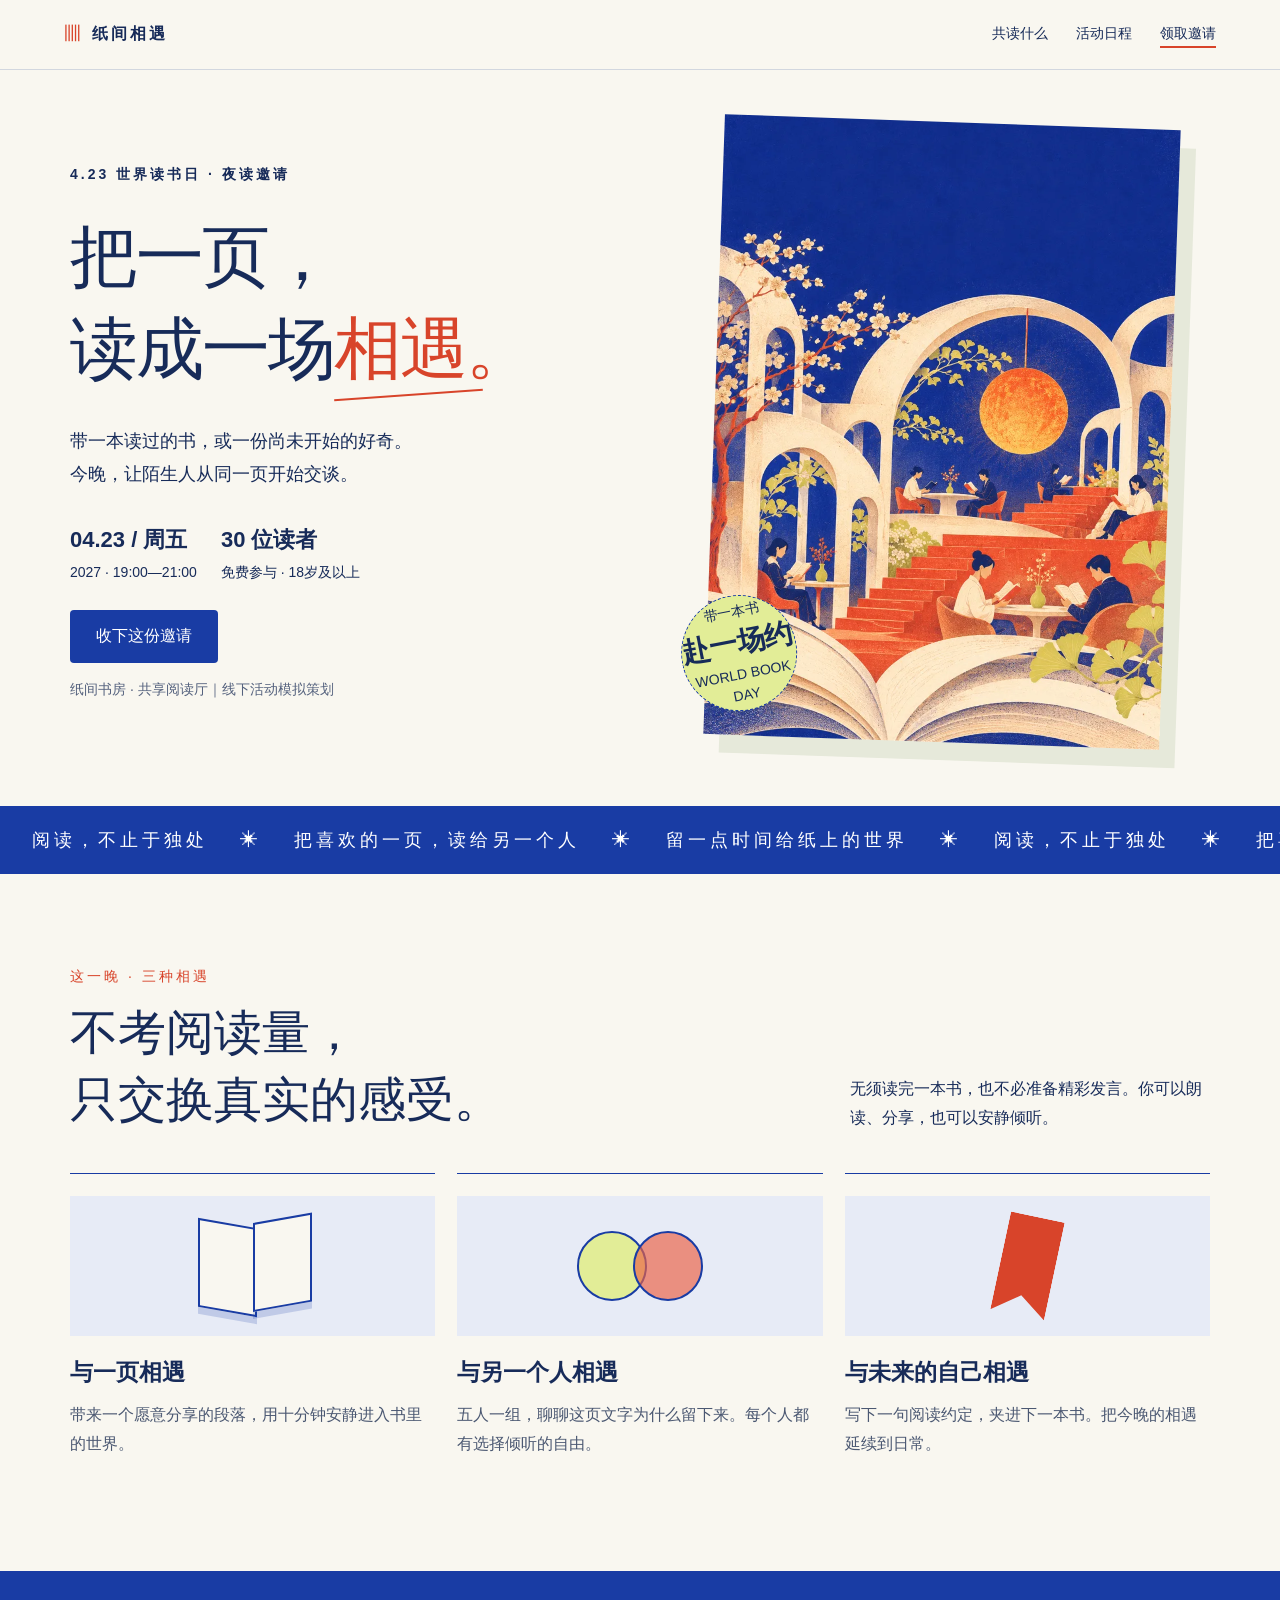
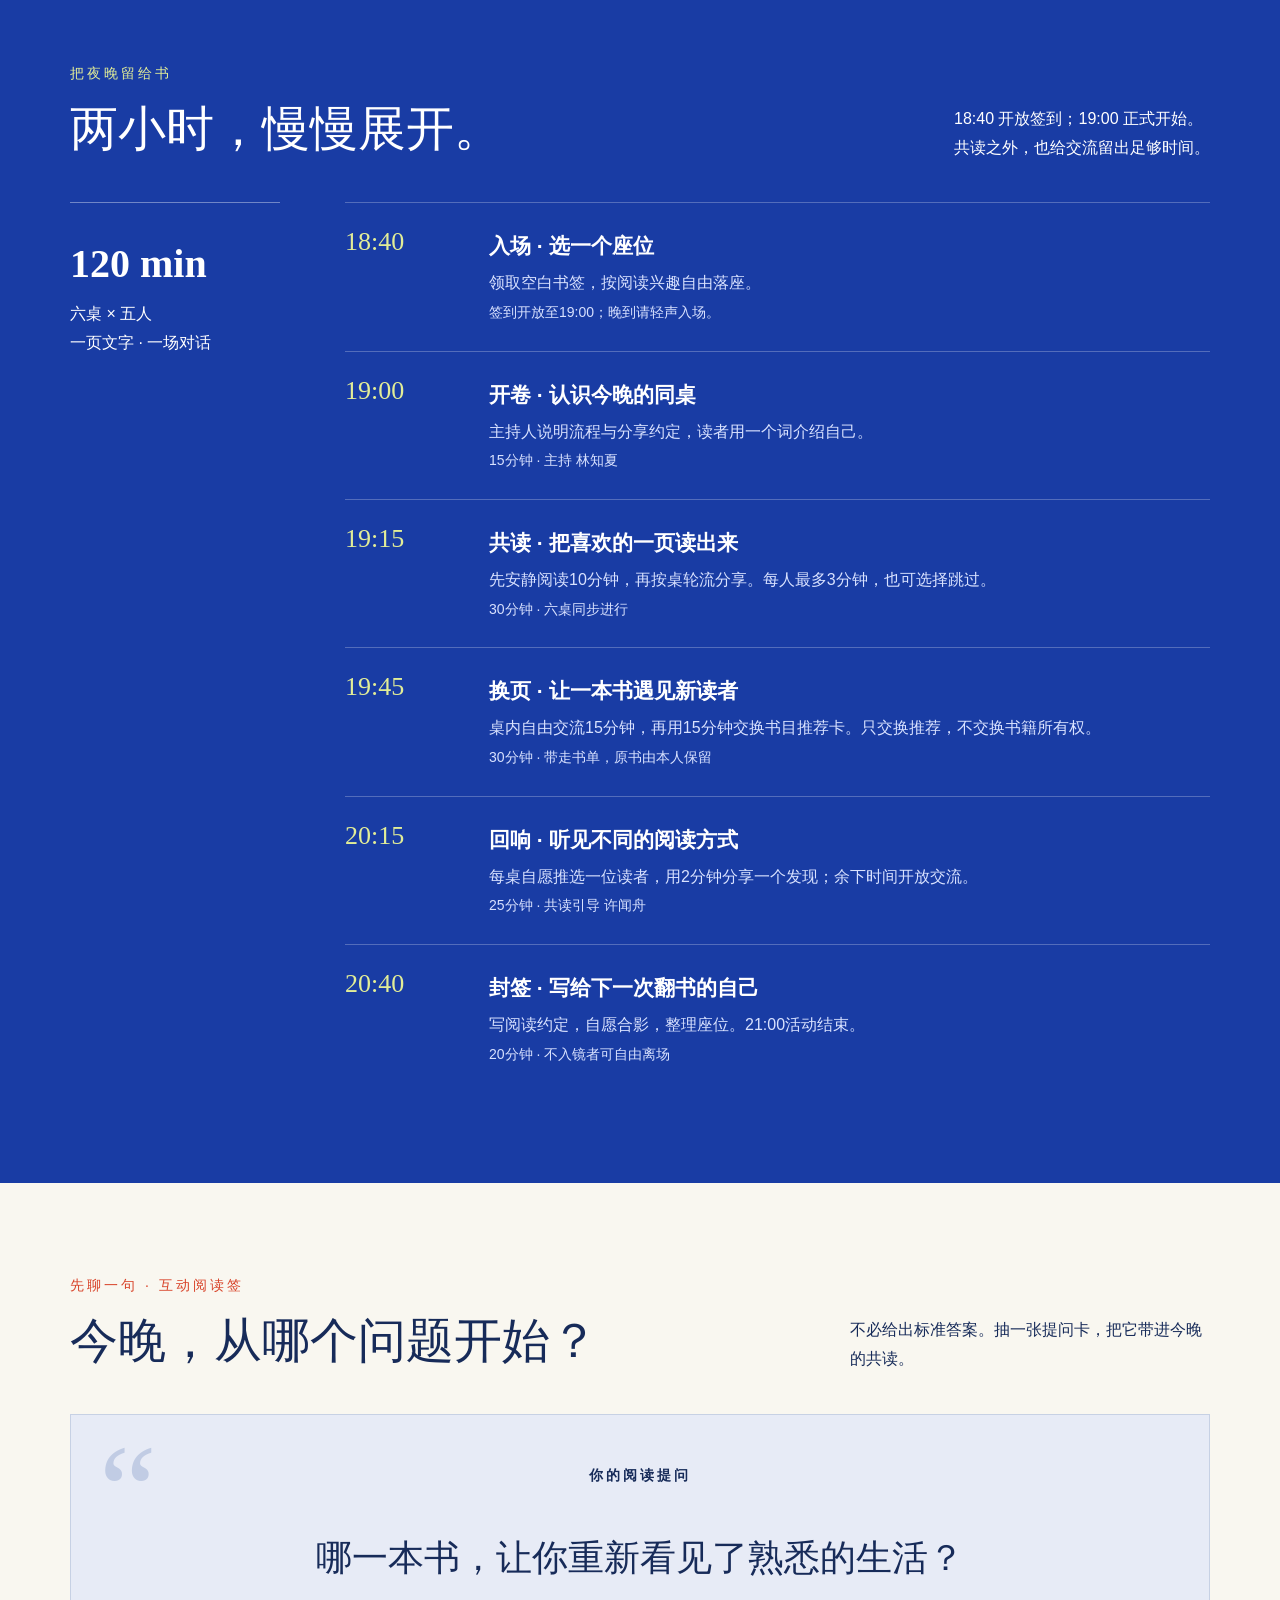
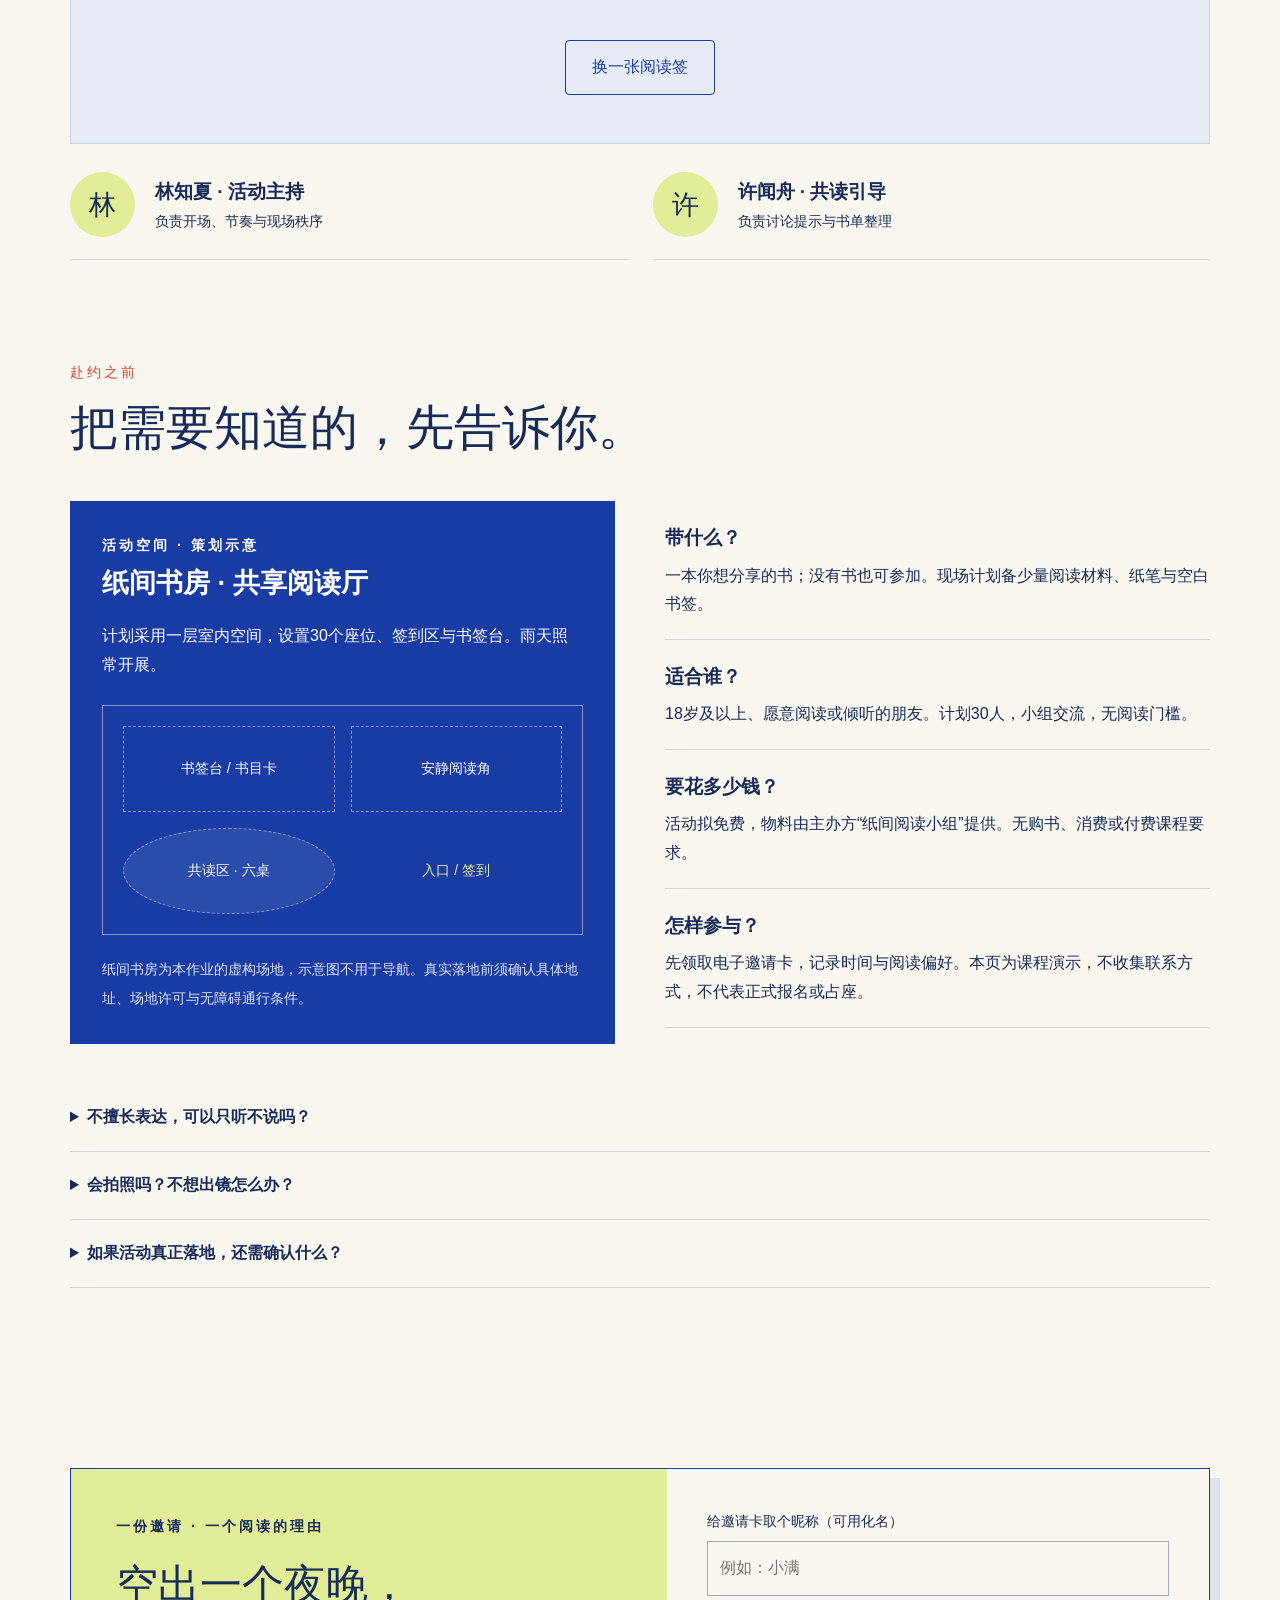
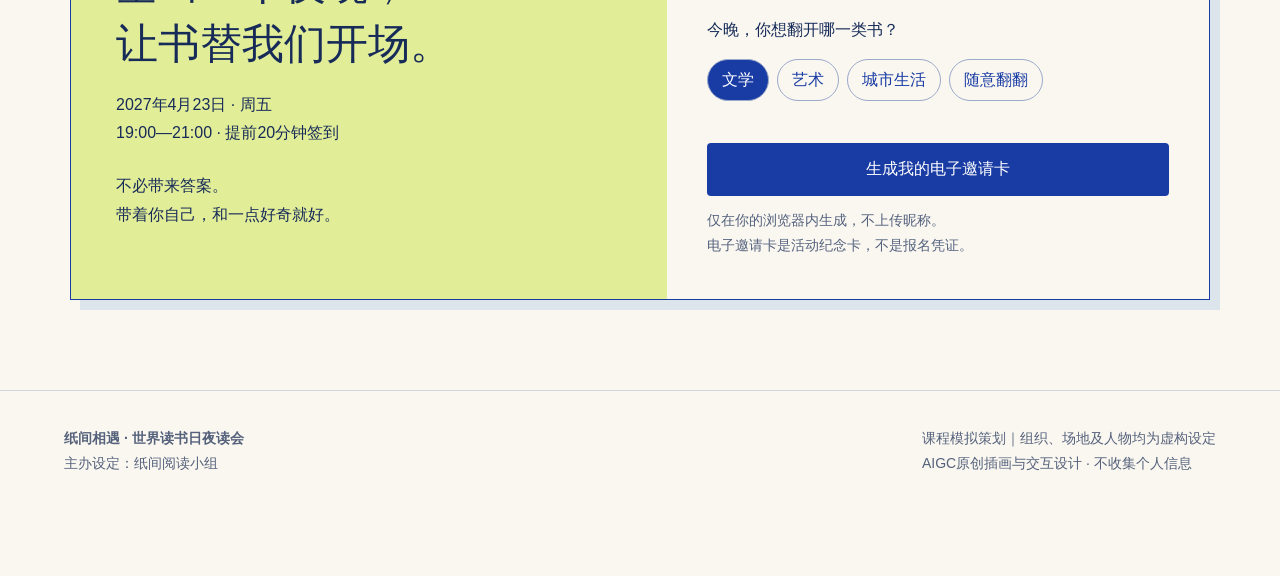
==== reading-day/index.html @ b7b2d5fa "Publish standalone Reading Day invitation H5" ====
<!DOCTYPE html><html lang="zh-CN"><head><meta charset="UTF-8"><meta name="viewport" content="width=device-width, initial-scale=1"><meta name="theme-color" content="#193ca4"><meta name="description" content="把一页，读成一场相遇。4月23日世界读书日夜读会邀请函，带一本书，赴一场不必熟悉的相遇。"><title>纸间相遇 · 世界读书日邀请函</title>
<style>
:root{--blue:#193ca4;--ink:#172b59;--paper:#f9f7f0;--red:#d8442a;--lime:#e2ed97;--line:#d2d7df}*{box-sizing:border-box}html{scroll-behavior:smooth;scroll-padding-top:85px}body{margin:0;background:var(--paper);color:var(--ink);font:16px/1.8 -apple-system,BlinkMacSystemFont,"Microsoft YaHei",sans-serif}button,a,input{touch-action:manipulation}button,a{ -webkit-tap-highlight-color:transparent}a{color:inherit;text-decoration:none}button{font:inherit;cursor:pointer}button:focus-visible,a:focus-visible,input:focus-visible{outline:3px solid #e65b38;outline-offset:5px}h1,h2,h3,p{margin:0}h1,h2,.serif{font-family:"Songti SC","Noto Serif CJK SC",SimSun,serif}header{position:sticky;top:0;z-index:20;background:#f9f7f0f2;backdrop-filter:blur(16px);border-bottom:1px solid var(--line);height:70px;display:flex;align-items:center;justify-content:space-between;padding:0 5%}.brand{font-weight:800;letter-spacing:3px}.brand i{font-style:normal;color:var(--red);margin-right:9px}nav{display:flex;gap:28px;font-size:14px}.nav-cta{border-bottom:2px solid var(--red)}.wrap{width:min(1140px,90%);margin:auto}.eyebrow{font-size:14px;letter-spacing:3px;font-weight:700}.hero{display:grid;grid-template-columns:1fr 1fr;min-height:680px;padding:52px 0 64px;align-items:center;gap:6%}.hero-copy{position:relative}.hero h1{font-size:clamp(44px,5.3vw,72px);line-height:1.35;font-weight:500;margin:25px 0;letter-spacing:-2px}.hero h1 em{font-style:normal;color:var(--red);position:relative}.hero h1 em:after{content:"";display:block;width:75%;height:2px;background:var(--red);transform:rotate(-4deg);position:absolute;bottom:-9px;left:0}.intro{font-size:18px;margin:30px 0;max-width:390px}.event-meta{display:flex;gap:24px;margin:25px 0;font-size:14px}.event-meta strong{display:block;font-size:22px}.btn{border:0;background:var(--blue);color:white;display:inline-flex;align-items:center;justify-content:center;min-height:52px;padding:12px 26px;border-radius:4px;transition:transform .2s,box-shadow .2s}.btn:hover{transform:translateY(-3px);box-shadow:0 8px 0 #193ca420}.secondary{background:transparent;color:var(--blue);border:1px solid var(--blue)}.hero-art{position:relative;transform:rotate(2deg)}.hero-art img{display:block;width:100%;aspect-ratio:2/3;object-fit:cover;max-height:620px;box-shadow:16px 18px 0 #e6e9da}.stamp{position:absolute;bottom:24px;left:-25px;width:116px;height:116px;border-radius:50%;background:var(--lime);border:1px dashed var(--blue);display:grid;place-content:center;text-align:center;transform:rotate(-13deg);font-size:14px;line-height:1.5}.stamp strong{font-size:28px}.ribbon{background:var(--blue);color:white;overflow:hidden;padding:18px 0;font-size:18px;letter-spacing:4px}.ribbon-inner{width:max-content;animation:marquee 35s linear infinite}.ribbon span{margin:0 32px}.section{padding:90px 0}.heading{display:flex;align-items:end;justify-content:space-between;gap:30px;margin-bottom:40px}.heading h2{font-size:clamp(32px,4vw,48px);line-height:1.4;font-weight:500;margin-top:9px}.heading p{max-width:360px}.chapter{color:var(--red);font-size:14px;letter-spacing:3px}.reveal{opacity:1;transform:none}.js .reveal{opacity:0;transform:translateY(25px);transition:opacity .8s,transform .8s}.js .reveal.visible{opacity:1;transform:none}.three{display:grid;grid-template-columns:repeat(3,1fr);gap:22px}.experience{border-top:1px solid var(--blue);padding:22px 0}.experience h3{font-size:23px;margin:16px 0 8px}.experience p{color:#4b5872}.mini-art{height:140px;display:flex;align-items:center;justify-content:center;position:relative;background:#e7ebf6;overflow:hidden}.book{width:110px;height:85px;position:relative;perspective:500px}.book:before,.book:after{content:"";position:absolute;width:55px;height:85px;top:0;background:var(--paper);border:2px solid var(--blue);box-shadow:0 7px 0 #193ca430}.book:before{left:0;transform:skewY(10deg)}.book:after{left:55px;transform:skewY(-10deg);transform-origin:left center;animation:page 5s infinite}.circle{width:70px;height:70px;border-radius:50%;border:2px solid var(--blue);background:var(--lime);position:absolute;transform:translateX(-28px)}.circle+ .circle{background:#ec6245aa;transform:translateX(28px)}.bookmark{width:55px;height:100px;background:var(--red);clip-path:polygon(0 0,100% 0,100% 100%,50% 80%,0 100%);transform:rotate(12deg);animation:swing 5s ease-in-out infinite}.blue-section{background:var(--blue);color:white}.blue-section .chapter{color:var(--lime)}.schedule{display:grid;grid-template-columns:210px 1fr;gap:65px}.schedule-aside{border-top:1px solid #ffffff60;padding-top:25px}.schedule-aside strong{display:block;font-size:40px;font-family:Georgia,serif}.timeline article{display:grid;grid-template-columns:120px 1fr;gap:24px;border-top:1px solid #ffffff40;padding:24px 0}.timeline time{font:26px Georgia,serif;color:var(--lime)}.timeline h3{font-size:21px;margin-bottom:4px}.timeline p{color:#d9e2ff}.timeline small{font-size:14px;color:#d9e2ff}.question-area{background:#e7ebf6;text-align:center;padding:48px 25px;position:relative;border:1px solid #c7d1e4}.question-area:before{content:"“";position:absolute;font:130px Georgia;left:28px;top:0;color:#c1cce4}.question{font-family:"Songti SC",SimSun,serif;font-size:clamp(25px,3vw,36px);min-height:100px;display:grid;place-content:center;max-width:700px;margin:20px auto;position:relative}.question-area .btn{margin-top:12px}.small{font-size:14px;color:#55627e}.hosts{display:flex;gap:25px;margin-top:28px}.host{flex:1;display:flex;gap:20px;align-items:center;border-bottom:1px solid var(--line);padding-bottom:22px}.avatar{display:grid;place-content:center;min-width:65px;height:65px;background:var(--lime);border-radius:50%;font:27px SimSun,serif}.host h3{font-size:19px}.host p{font-size:14px}.details-grid{display:grid;grid-template-columns:1fr 1fr;gap:50px}.place{background:var(--blue);color:white;padding:32px}.place h3{font-size:27px;margin-bottom:15px}.floorplan{height:230px;position:relative;border:1px solid #ffffff70;margin:25px 0 20px;padding:20px;display:grid;grid-template-columns:1fr 1fr;gap:16px}.floorplan div{border:1px dashed #ffffff70;display:grid;place-content:center;font-size:14px}.floorplan .reading{border-radius:50%;background:#ffffff16}.floorplan .entry{border:0;color:var(--lime)}.place small{color:#dce3f8;font-size:14px}.checklist{padding:0;list-style:none;margin:0}.checklist li{padding:20px 0;border-bottom:1px solid var(--line)}.checklist strong{display:block;margin-bottom:6px;font-size:19px}.faq{margin-top:40px}details{border-bottom:1px solid var(--line);padding:19px 0}summary{cursor:pointer;font-weight:700}details p{padding-top:12px;color:#50607e}.invite{border:1px solid var(--blue);display:grid;grid-template-columns:1.1fr 1fr;box-shadow:10px 10px 0 #dce4ec}.invite-copy{padding:45px;background:var(--lime)}.invite-copy h2{font-size:42px;line-height:1.4;font-weight:500;margin:17px 0}.invite-form{padding:40px}.choices{display:flex;gap:8px;flex-wrap:wrap;margin:14px 0 22px}.choice{border:1px solid #9baaca;background:transparent;color:var(--blue);padding:6px 14px;border-radius:40px}.choice[aria-pressed=true]{background:var(--blue);color:white}label{display:block;font-size:14px;margin-bottom:7px}input{font:inherit;width:100%;padding:12px;background:transparent;border:1px solid #9baaca;border-radius:0;color:var(--ink)}.full{width:100%;margin:20px 0 12px}footer{padding:35px 5% 100px;border-top:1px solid var(--line);font-size:14px;color:#56627c;display:flex;justify-content:space-between;gap:25px}.floating{display:none}.progress{position:fixed;left:0;top:0;height:3px;background:var(--red);z-index:30;width:0}dialog{border:0;padding:0;max-width:min(92vw,430px);width:430px;background:var(--paper);color:var(--ink);box-shadow:0 30px 100px #0005}dialog::backdrop{background:#122449bb;backdrop-filter:blur(6px)}.ticket{padding:35px;border:10px solid var(--blue);text-align:center}.ticket h2{font-size:30px;line-height:1.5;margin:20px 0}.ticket .rule{border-top:1px dashed #8395ba;margin:22px 0}.ticket .btn{margin:8px 3px}.ticket small{display:block}.close{float:right;border:0;background:transparent;color:var(--blue);font-size:26px}.toast{position:fixed;bottom:90px;left:50%;transform:translateX(-50%);padding:12px 20px;background:var(--ink);color:white;z-index:50;max-width:90%;text-align:center}.toast:empty{display:none}@keyframes marquee{to{transform:translateX(-50%)}}@keyframes page{0%,65%,100%{transform:skewY(-10deg) rotateY(0)}35%{transform:skewY(-10deg) rotateY(-130deg)}}@keyframes swing{50%{transform:rotate(-9deg) translateY(-5px)}}@media(max-width:760px){header{height:62px;padding:0 5%}.brand{font-size:16px;letter-spacing:1px}nav{gap:16px;font-size:14px}nav .desktop{display:none}.hero{grid-template-columns:1fr;padding:35px 0 50px;gap:38px}.hero h1{font-size:48px;margin:18px 0}.intro{margin:25px 0;font-size:16px}.hero-art{width:86%;margin:auto;transform:rotate(2deg)}.hero-art img{max-height:480px}.event-meta{gap:30px}.hero .btn{width:100%}.stamp{left:-20px;width:100px;height:100px}.heading{display:block}.heading p{margin-top:18px}.section{padding:55px 0}.three{grid-template-columns:1fr;gap:12px}.experience{display:grid;grid-template-columns:100px 1fr;gap:18px;align-items:center}.mini-art{height:128px}.experience h3{margin:0 0 6px}.book{transform:scale(.7)}.schedule{grid-template-columns:1fr;gap:20px}.schedule-aside{display:flex;align-items:center;gap:24px}.schedule-aside strong{font-size:30px}.timeline article{grid-template-columns:80px 1fr;gap:14px}.timeline time{font-size:23px}.details-grid{grid-template-columns:1fr;gap:20px}.hosts{display:block}.host{margin-bottom:20px}.invite{grid-template-columns:1fr}.invite-copy,.invite-form{padding:27px}.invite-copy h2{font-size:36px}.floating{display:flex;position:fixed;bottom:0;left:0;right:0;background:#f9f7f0f5;backdrop-filter:blur(15px);z-index:15;padding:10px 5% calc(10px + env(safe-area-inset-bottom));align-items:center;justify-content:space-between;border-top:1px solid var(--line);font-size:14px}.floating .btn{min-height:42px;padding:8px 22px}footer{display:block}footer p+p{margin-top:14px}}@media(prefers-reduced-motion:reduce){html{scroll-behavior:auto}*,*:before,*:after{animation:none!important;transition:none!important}.js .reveal{opacity:1;transform:none}}
</style></head><body><div class="progress" aria-hidden="true"></div><header><a href="#top" class="brand"><i>▥</i>纸间相遇</a><nav aria-label="主导航"><a href="#experience" class="desktop">共读什么</a><a href="#agenda">活动日程</a><a href="#invitation" class="nav-cta">领取邀请</a></nav></header><main id="top"><section class="wrap hero"><div class="hero-copy"><p class="eyebrow">4.23 世界读书日 · 夜读邀请</p><h1>把一页，<br>读成一场<em>相遇。</em></h1><p class="intro">带一本读过的书，或一份尚未开始的好奇。<br>今晚，让陌生人从同一页开始交谈。</p><div class="event-meta"><div><strong>04.23 / 周五</strong>2027 · 19:00—21:00</div><div><strong>30 位读者</strong>免费参与 · 18岁及以上</div></div><a class="btn" href="#invitation">收下这份邀请</a><p class="small" style="margin-top:14px">纸间书房 · 共享阅读厅｜线下活动模拟策划</p></div><figure class="hero-art" style="margin-top:0;margin-bottom:0"><img src="[data-uri]" alt="从打开的书页中生长出的蓝色夜读空间，读者在暖灯下相聚" width="1024" height="1536"><figcaption class="stamp">带一本书<br><strong>赴一场约</strong>WORLD BOOK DAY</figcaption></figure></section><div class="ribbon" aria-hidden="true"><div class="ribbon-inner"><span>阅读，不止于独处</span>✳<span>把喜欢的一页，读给另一个人</span>✳<span>留一点时间给纸上的世界</span>✳<span>阅读，不止于独处</span>✳<span>把喜欢的一页，读给另一个人</span>✳<span>留一点时间给纸上的世界</span>✳</div></div>
<section id="experience" class="wrap section reveal"><div class="heading"><div><p class="chapter">这一晚 · 三种相遇</p><h2>不考阅读量，<br>只交换真实的感受。</h2></div><p>无须读完一本书，也不必准备精彩发言。你可以朗读、分享，也可以安静倾听。</p></div><div class="three"><article class="experience"><div class="mini-art" aria-hidden="true"><div class="book"></div></div><div><h3>与一页相遇</h3><p>带来一个愿意分享的段落，用十分钟安静进入书里的世界。</p></div></article><article class="experience"><div class="mini-art" aria-hidden="true"><div class="circle"></div><div class="circle"></div></div><div><h3>与另一个人相遇</h3><p>五人一组，聊聊这页文字为什么留下来。每个人都有选择倾听的自由。</p></div></article><article class="experience"><div class="mini-art" aria-hidden="true"><div class="bookmark"></div></div><div><h3>与未来的自己相遇</h3><p>写下一句阅读约定，夹进下一本书。把今晚的相遇延续到日常。</p></div></article></div></section>
<section id="agenda" class="blue-section section"><div class="wrap reveal"><div class="heading"><div><p class="chapter">把夜晚留给书</p><h2>两小时，慢慢展开。</h2></div><p>18:40 开放签到；19:00 正式开始。<br>共读之外，也给交流留出足够时间。</p></div><div class="schedule"><aside class="schedule-aside"><strong>120 min</strong><p>六桌 × 五人<br>一页文字 · 一场对话</p></aside><div class="timeline"><article><time>18:40</time><div><h3>入场 · 选一个座位</h3><p>领取空白书签，按阅读兴趣自由落座。</p><small>签到开放至19:00；晚到请轻声入场。</small></div></article><article><time>19:00</time><div><h3>开卷 · 认识今晚的同桌</h3><p>主持人说明流程与分享约定，读者用一个词介绍自己。</p><small>15分钟 · 主持 林知夏</small></div></article><article><time>19:15</time><div><h3>共读 · 把喜欢的一页读出来</h3><p>先安静阅读10分钟，再按桌轮流分享。每人最多3分钟，也可选择跳过。</p><small>30分钟 · 六桌同步进行</small></div></article><article><time>19:45</time><div><h3>换页 · 让一本书遇见新读者</h3><p>桌内自由交流15分钟，再用15分钟交换书目推荐卡。只交换推荐，不交换书籍所有权。</p><small>30分钟 · 带走书单，原书由本人保留</small></div></article><article><time>20:15</time><div><h3>回响 · 听见不同的阅读方式</h3><p>每桌自愿推选一位读者，用2分钟分享一个发现；余下时间开放交流。</p><small>25分钟 · 共读引导 许闻舟</small></div></article><article><time>20:40</time><div><h3>封签 · 写给下一次翻书的自己</h3><p>写阅读约定，自愿合影，整理座位。21:00活动结束。</p><small>20分钟 · 不入镜者可自由离场</small></div></article></div></div></div></section>
<section class="wrap section reveal"><div class="heading"><div><p class="chapter">先聊一句 · 互动阅读签</p><h2>今晚，从哪个问题开始？</h2></div><p>不必给出标准答案。抽一张提问卡，把它带进今晚的共读。</p></div><div class="question-area"><p class="eyebrow">你的阅读提问</p><p id="question" class="question" aria-live="polite">哪一本书，让你重新看见了熟悉的生活？</p><button class="btn secondary" id="draw">换一张阅读签</button></div><div class="hosts"><div class="host"><div class="avatar" aria-hidden="true">林</div><div><h3>林知夏 · 活动主持</h3><p>负责开场、节奏与现场秩序</p></div></div><div class="host"><div class="avatar" aria-hidden="true">许</div><div><h3>许闻舟 · 共读引导</h3><p>负责讨论提示与书单整理</p></div></div></div></section>
<section id="visit" class="wrap section reveal" style="padding-top:10px"><div class="heading"><div><p class="chapter">赴约之前</p><h2>把需要知道的，先告诉你。</h2></div></div><div class="details-grid"><div class="place"><p class="eyebrow">活动空间 · 策划示意</p><h3>纸间书房 · 共享阅读厅</h3><p>计划采用一层室内空间，设置30个座位、签到区与书签台。雨天照常开展。</p><div class="floorplan" aria-label="场地功能示意，非实际导航地图"><div>书签台 / 书目卡</div><div>安静阅读角</div><div class="reading">共读区 · 六桌</div><div class="entry">入口 / 签到</div></div><small>纸间书房为本作业的虚构场地，示意图不用于导航。真实落地前须确认具体地址、场地许可与无障碍通行条件。</small></div><div><ul class="checklist"><li><strong>带什么？</strong>一本你想分享的书；没有书也可参加。现场计划备少量阅读材料、纸笔与空白书签。</li><li><strong>适合谁？</strong>18岁及以上、愿意阅读或倾听的朋友。计划30人，小组交流，无阅读门槛。</li><li><strong>要花多少钱？</strong>活动拟免费，物料由主办方“纸间阅读小组”提供。无购书、消费或付费课程要求。</li><li><strong>怎样参与？</strong>先领取电子邀请卡，记录时间与阅读偏好。本页为课程演示，不收集联系方式，不代表正式报名或占座。</li></ul></div></div><div class="faq"><details><summary>不擅长表达，可以只听不说吗？</summary><p>可以。每个分享环节都允许跳过；尊重不同的阅读感受，不评价他人的阅读量。</p></details><details><summary>会拍照吗？不想出镜怎么办？</summary><p>计划仅在结束前征求同意后合影。阅读与交流过程中不默认拍摄人物；不愿入镜可提前告知主持人或离开合影区。</p></details><details><summary>如果活动真正落地，还需确认什么？</summary><p>需先确认场地地址、可用时间、消防通道与无障碍条件，再开放真实报名。由工作人员核实30人容量，发布交通方式和取消渠道。本课程页面不冒充已开放报名的真实活动。</p></details></div></section>
<section id="invitation" class="wrap section reveal"><div class="invite"><div class="invite-copy"><p class="eyebrow">一份邀请 · 一个阅读的理由</p><h2>空出一个夜晚，<br>让书替我们开场。</h2><p>2027年4月23日 · 周五<br>19:00—21:00 · 提前20分钟签到</p><p style="margin-top:24px">不必带来答案。<br>带着你自己，和一点好奇就好。</p></div><div class="invite-form"><label for="alias">给邀请卡取个昵称（可用化名）</label><input id="alias" maxlength="12" placeholder="例如：小满" autocomplete="off"><p style="margin-top:20px">今晚，你想翻开哪一类书？</p><div class="choices" role="group" aria-label="阅读偏好"><button class="choice" aria-pressed="true">文学</button><button class="choice" aria-pressed="false">艺术</button><button class="choice" aria-pressed="false">城市生活</button><button class="choice" aria-pressed="false">随意翻翻</button></div><button id="make" class="btn full">生成我的电子邀请卡</button><p class="small">仅在你的浏览器内生成，不上传昵称。<br>电子邀请卡是活动纪念卡，不是报名凭证。</p></div></div></section></main><footer><p><strong>纸间相遇 · 世界读书日夜读会</strong><br>主办设定：纸间阅读小组</p><p>课程模拟策划｜组织、场地及人物均为虚构设定<br>AIGC原创插画与交互设计 · 不收集个人信息</p></footer><div class="floating"><span>4.23 夜读会<br><strong>带一本书，赴一场约</strong></span><a href="#invitation" class="btn">领取邀请</a></div><dialog id="modal" aria-labelledby="ticket-title"><div class="ticket"><button class="close" aria-label="关闭邀请卡">×</button><p class="eyebrow">纸间相遇 / 邀请卡</p><h2 id="ticket-title">给 <span id="guest"></span>：<br>把一页，读成一场相遇。</h2><p>2027.04.23 · 周五<br>19:00—21:00<br>纸间书房 · 共享阅读厅（虚构场地）</p><div class="rule"></div><p id="preference"></p><p class="small" style="margin:15px 0">今晚，不必带来答案。<br>带着你自己，和一点好奇就好。</p><button class="btn" id="save">保存邀请卡</button><button class="btn secondary" id="calendar">加入日历</button><small class="small">课程模拟活动 · 非报名凭证</small></div></dialog><div id="toast" class="toast" role="status"></div>
<script>
document.documentElement.classList.add('js');const observer=new IntersectionObserver(es=>es.forEach(e=>{if(e.isIntersecting){e.target.classList.add('visible');observer.unobserve(e.target)}}),{threshold:.08});document.querySelectorAll('.reveal').forEach(x=>observer.observe(x));addEventListener('scroll',()=>{let d=document.documentElement;document.querySelector('.progress').style.width=(d.scrollTop/(d.scrollHeight-d.clientHeight)*100)+'%'},{passive:true});const questions=['哪一本书，让你重新看见了熟悉的生活？','如果只能推荐一页，你会选择哪一页？','你曾经在哪一句话里，看见过自己？','哪一个书中人物，你想请来共进晚餐？','上一次读到忘记看手机，是在什么时候？','有什么想说的话，可以借一本书表达？'];let q=0;document.querySelector('#draw').onclick=()=>{q=(q+1)%questions.length;let el=document.querySelector('#question');el.textContent=questions[q];if(!matchMedia('(prefers-reduced-motion: reduce)').matches)el.animate([{opacity:0,transform:'translateY(10px)'},{opacity:1,transform:'translateY(0)'}],{duration:380})};let category='文学';document.querySelectorAll('.choice').forEach(b=>b.onclick=()=>{document.querySelectorAll('.choice').forEach(x=>x.setAttribute('aria-pressed','false'));b.setAttribute('aria-pressed','true');category=b.textContent});let nickname='小满';const modal=document.querySelector('#modal');document.querySelector('#make').onclick=()=>{nickname=document.querySelector('#alias').value.trim()||'小满';document.querySelector('#guest').textContent=nickname;document.querySelector('#preference').textContent='我的阅读偏好：'+category;modal.showModal()};document.querySelector('.close').onclick=()=>modal.close();modal.addEventListener('click',e=>{if(e.target===modal)modal.close()});function download(blob,name){const a=document.createElement('a');a.href=URL.createObjectURL(blob);a.download=name;a.click();setTimeout(()=>URL.revokeObjectURL(a.href),10000)}function toast(s){document.querySelector('#toast').textContent=s;setTimeout(()=>document.querySelector('#toast').textContent='',4500)}document.querySelector('#save').onclick=()=>{const c=document.createElement('canvas');c.width=1000;c.height=1400;const x=c.getContext('2d');x.fillStyle='#193ca4';x.fillRect(0,0,1000,1400);x.fillStyle='#f9f7f0';x.fillRect(44,44,912,1312);x.fillStyle='#193ca4';x.textAlign='center';x.font='28px sans-serif';x.fillText('纸间相遇 · 世界读书日',500,145);x.font='46px serif';x.fillText('致 '+nickname,500,270);x.font='64px serif';x.fillText('把一页，',500,410);x.fillText('读成一场相遇。',500,505);x.fillStyle='#d8442a';x.fillRect(420,575,160,3);x.fillStyle='#193ca4';x.font='32px sans-serif';['2027.04.23  周五','19:00—21:00','纸间书房 · 共享阅读厅','虚构场地 / 课程模拟活动','阅读偏好：'+category].forEach((s,i)=>x.fillText(s,500,690+i*64));x.font='28px serif';x.fillText('带着你自己，和一点好奇就好。',500,1110);x.font='24px sans-serif';x.fillText('电子邀请卡 · 非报名凭证',500,1250);c.toBlob(b=>{download(b,'纸间相遇_电子邀请卡.png');toast('邀请卡已生成，请在下载中查看。')})};document.querySelector('#calendar').onclick=()=>{const ics=['BEGIN:VCALENDAR','VERSION:2.0','PRODID:-//Paper Encounter//Reading Night//ZH','BEGIN:VEVENT','UID:reading-night-20270423@paper-encounter.example','DTSTAMP:20261119T000000Z','DTSTART:20270423T110000Z','DTEND:20270423T130000Z','SUMMARY:纸间相遇·读书日夜读会（模拟活动）','LOCATION:纸间书房（虚构场地，不用于导航）','DESCRIPTION:课程模拟策划，非真实报名。计划18:40签到，带一本想分享的书。','END:VEVENT','END:VCALENDAR'].join('\r\n');download(new Blob([ics],{type:'text/calendar;charset=utf-8'}),'读书日_模拟活动.ics');toast('日历文件已生成，打开后可自行添加。')};
</script></body></html>
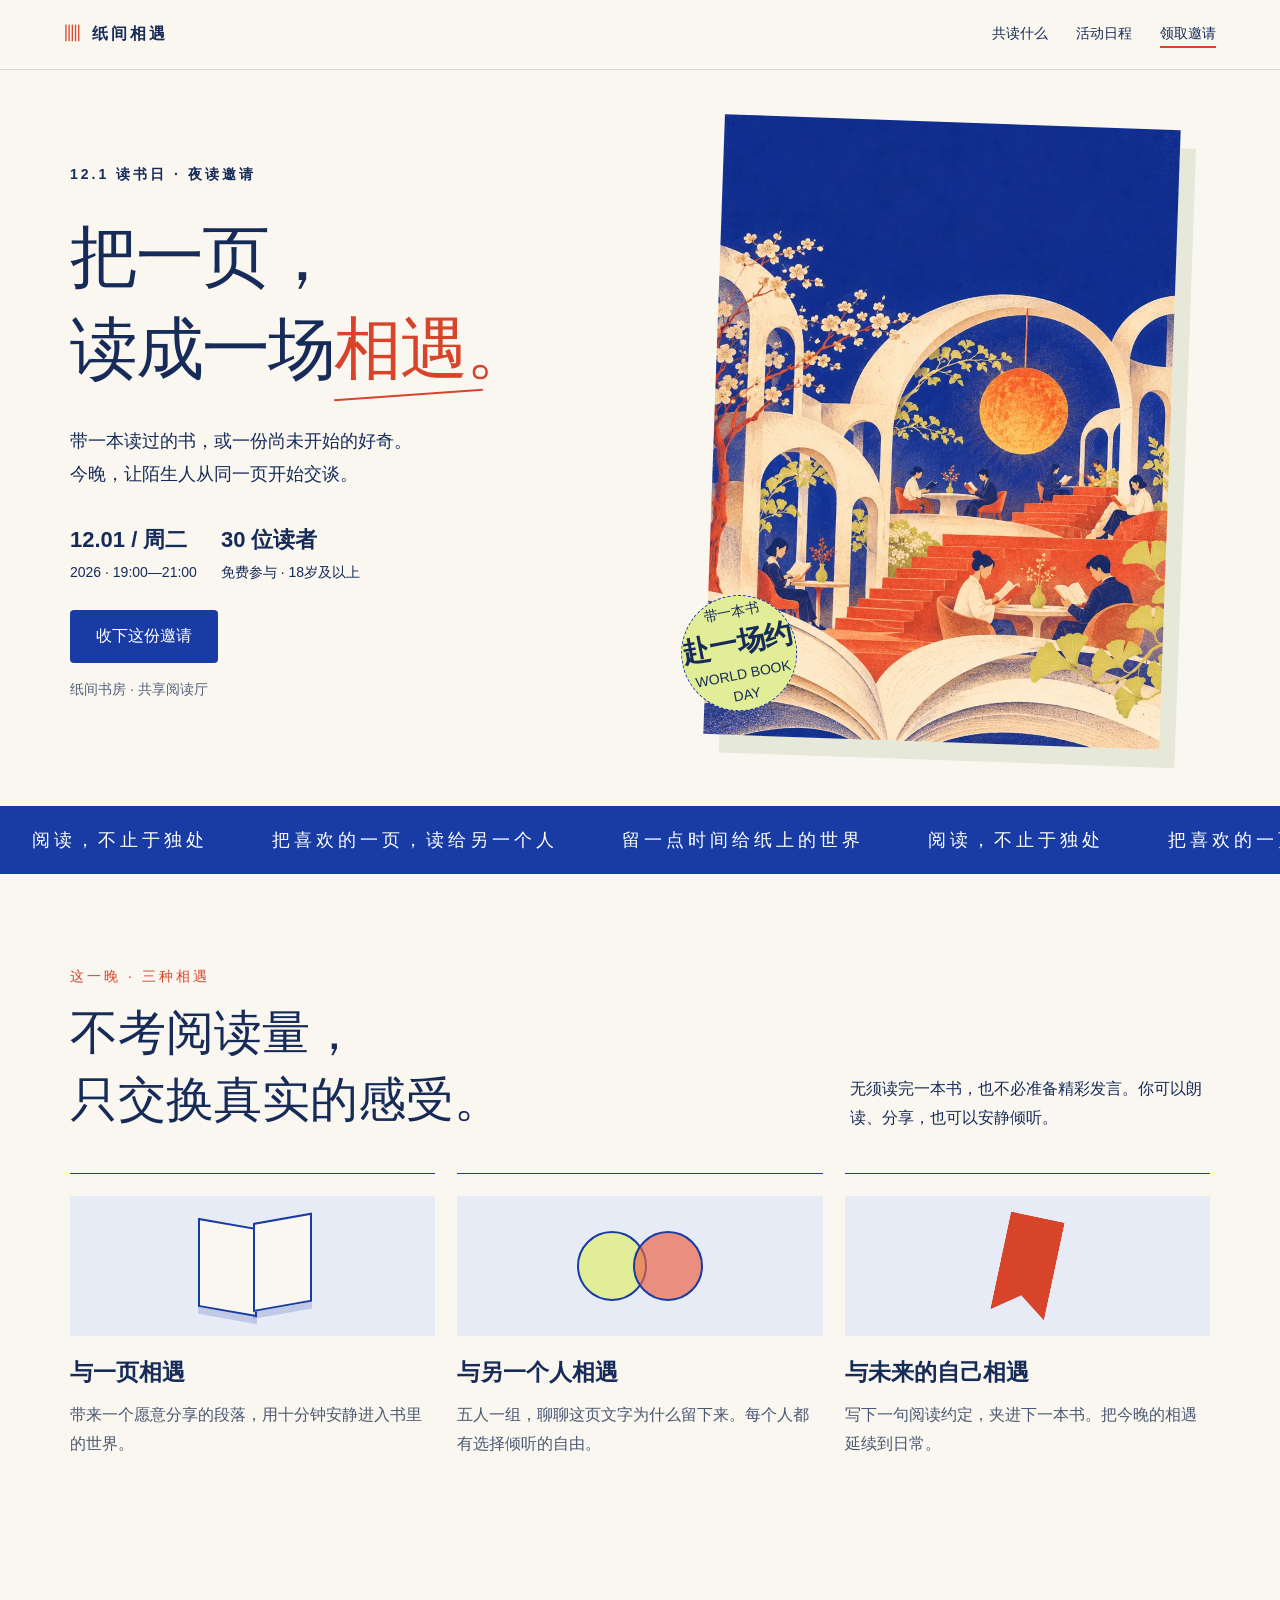
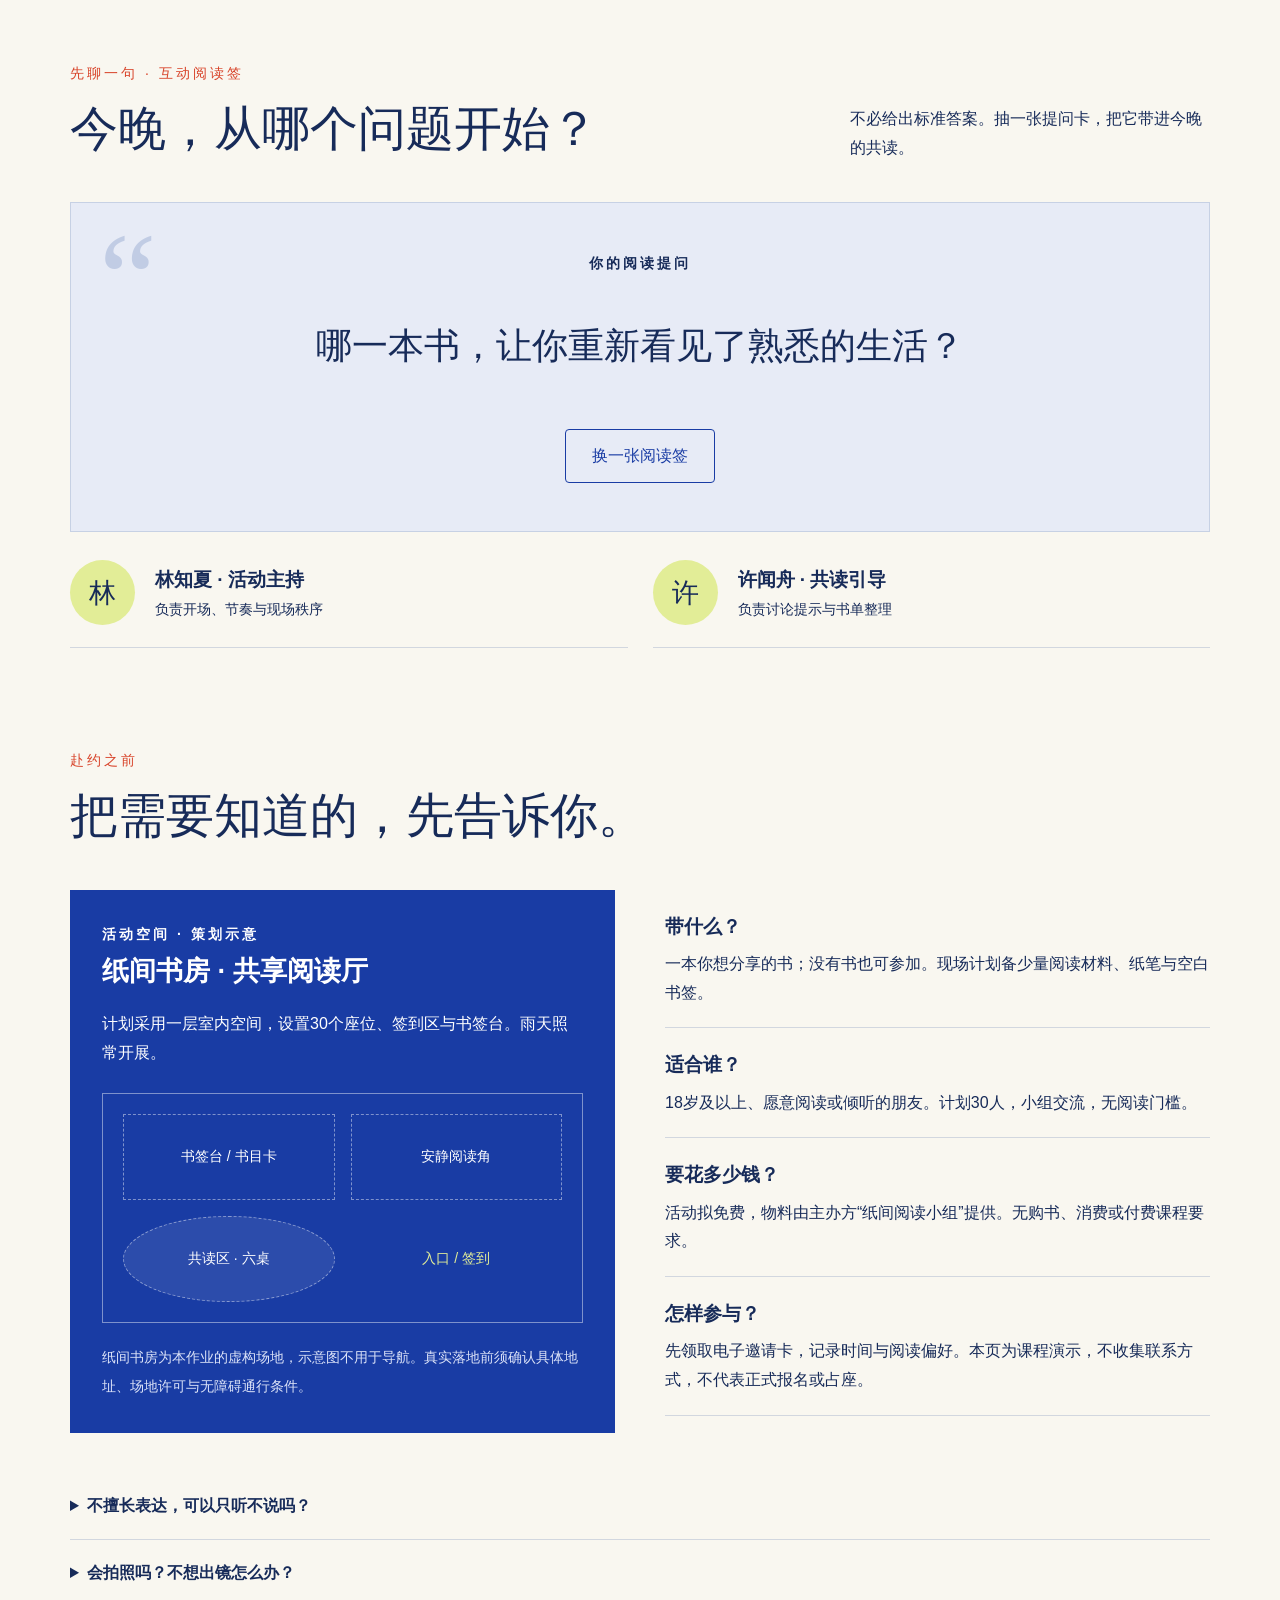
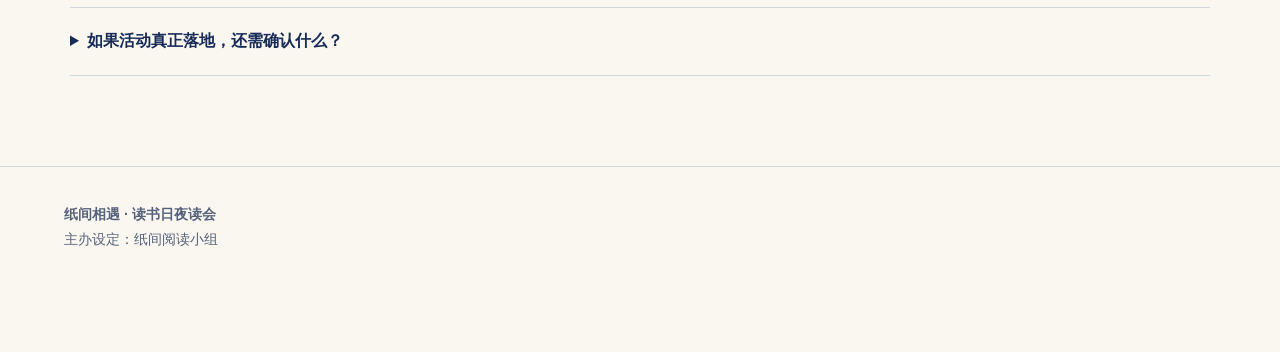
==== commit d3351476: "Separate invitation and agenda views; update event to December 1 2026" ====
--- a/reading-day/index.html
+++ b/reading-day/index.html
@@ -1,12 +1,16 @@
-<!DOCTYPE html><html lang="zh-CN"><head><meta charset="UTF-8"><meta name="viewport" content="width=device-width, initial-scale=1"><meta name="theme-color" content="#193ca4"><meta name="description" content="把一页，读成一场相遇。4月23日世界读书日夜读会邀请函，带一本书，赴一场不必熟悉的相遇。"><title>纸间相遇 · 世界读书日邀请函</title>
+<!DOCTYPE html><html lang="zh-CN"><head><meta charset="UTF-8"><meta name="viewport" content="width=device-width, initial-scale=1"><meta name="theme-color" content="#193ca4"><meta name="description" content="把一页，读成一场相遇。12月1日读书日夜读会邀请函，带一本书，赴一场不必熟悉的相遇。"><title>纸间相遇 · 读书日邀请函</title>
 <style>
 :root{--blue:#193ca4;--ink:#172b59;--paper:#f9f7f0;--red:#d8442a;--lime:#e2ed97;--line:#d2d7df}*{box-sizing:border-box}html{scroll-behavior:smooth;scroll-padding-top:85px}body{margin:0;background:var(--paper);color:var(--ink);font:16px/1.8 -apple-system,BlinkMacSystemFont,"Microsoft YaHei",sans-serif}button,a,input{touch-action:manipulation}button,a{ -webkit-tap-highlight-color:transparent}a{color:inherit;text-decoration:none}button{font:inherit;cursor:pointer}button:focus-visible,a:focus-visible,input:focus-visible{outline:3px solid #e65b38;outline-offset:5px}h1,h2,h3,p{margin:0}h1,h2,.serif{font-family:"Songti SC","Noto Serif CJK SC",SimSun,serif}header{position:sticky;top:0;z-index:20;background:#f9f7f0f2;backdrop-filter:blur(16px);border-bottom:1px solid var(--line);height:70px;display:flex;align-items:center;justify-content:space-between;padding:0 5%}.brand{font-weight:800;letter-spacing:3px}.brand i{font-style:normal;color:var(--red);margin-right:9px}nav{display:flex;gap:28px;font-size:14px}.nav-cta{border-bottom:2px solid var(--red)}.wrap{width:min(1140px,90%);margin:auto}.eyebrow{font-size:14px;letter-spacing:3px;font-weight:700}.hero{display:grid;grid-template-columns:1fr 1fr;min-height:680px;padding:52px 0 64px;align-items:center;gap:6%}.hero-copy{position:relative}.hero h1{font-size:clamp(44px,5.3vw,72px);line-height:1.35;font-weight:500;margin:25px 0;letter-spacing:-2px}.hero h1 em{font-style:normal;color:var(--red);position:relative}.hero h1 em:after{content:"";display:block;width:75%;height:2px;background:var(--red);transform:rotate(-4deg);position:absolute;bottom:-9px;left:0}.intro{font-size:18px;margin:30px 0;max-width:390px}.event-meta{display:flex;gap:24px;margin:25px 0;font-size:14px}.event-meta strong{display:block;font-size:22px}.btn{border:0;background:var(--blue);color:white;display:inline-flex;align-items:center;justify-content:center;min-height:52px;padding:12px 26px;border-radius:4px;transition:transform .2s,box-shadow .2s}.btn:hover{transform:translateY(-3px);box-shadow:0 8px 0 #193ca420}.secondary{background:transparent;color:var(--blue);border:1px solid var(--blue)}.hero-art{position:relative;transform:rotate(2deg)}.hero-art img{display:block;width:100%;aspect-ratio:2/3;object-fit:cover;max-height:620px;box-shadow:16px 18px 0 #e6e9da}.stamp{position:absolute;bottom:24px;left:-25px;width:116px;height:116px;border-radius:50%;background:var(--lime);border:1px dashed var(--blue);display:grid;place-content:center;text-align:center;transform:rotate(-13deg);font-size:14px;line-height:1.5}.stamp strong{font-size:28px}.ribbon{background:var(--blue);color:white;overflow:hidden;padding:18px 0;font-size:18px;letter-spacing:4px}.ribbon-inner{width:max-content;animation:marquee 35s linear infinite}.ribbon span{margin:0 32px}.section{padding:90px 0}.heading{display:flex;align-items:end;justify-content:space-between;gap:30px;margin-bottom:40px}.heading h2{font-size:clamp(32px,4vw,48px);line-height:1.4;font-weight:500;margin-top:9px}.heading p{max-width:360px}.chapter{color:var(--red);font-size:14px;letter-spacing:3px}.reveal{opacity:1;transform:none}.js .reveal{opacity:0;transform:translateY(25px);transition:opacity .8s,transform .8s}.js .reveal.visible{opacity:1;transform:none}.three{display:grid;grid-template-columns:repeat(3,1fr);gap:22px}.experience{border-top:1px solid var(--blue);padding:22px 0}.experience h3{font-size:23px;margin:16px 0 8px}.experience p{color:#4b5872}.mini-art{height:140px;display:flex;align-items:center;justify-content:center;position:relative;background:#e7ebf6;overflow:hidden}.book{width:110px;height:85px;position:relative;perspective:500px}.book:before,.book:after{content:"";position:absolute;width:55px;height:85px;top:0;background:var(--paper);border:2px solid var(--blue);box-shadow:0 7px 0 #193ca430}.book:before{left:0;transform:skewY(10deg)}.book:after{left:55px;transform:skewY(-10deg);transform-origin:left center;animation:page 5s infinite}.circle{width:70px;height:70px;border-radius:50%;border:2px solid var(--blue);background:var(--lime);position:absolute;transform:translateX(-28px)}.circle+ .circle{background:#ec6245aa;transform:translateX(28px)}.bookmark{width:55px;height:100px;background:var(--red);clip-path:polygon(0 0,100% 0,100% 100%,50% 80%,0 100%);transform:rotate(12deg);animation:swing 5s ease-in-out infinite}.blue-section{background:var(--blue);color:white}.blue-section .chapter{color:var(--lime)}.schedule{display:grid;grid-template-columns:210px 1fr;gap:65px}.schedule-aside{border-top:1px solid #ffffff60;padding-top:25px}.schedule-aside strong{display:block;font-size:40px;font-family:Georgia,serif}.timeline article{display:grid;grid-template-columns:120px 1fr;gap:24px;border-top:1px solid #ffffff40;padding:24px 0}.timeline time{font:26px Georgia,serif;color:var(--lime)}.timeline h3{font-size:21px;margin-bottom:4px}.timeline p{color:#d9e2ff}.timeline small{font-size:14px;color:#d9e2ff}.question-area{background:#e7ebf6;text-align:center;padding:48px 25px;position:relative;border:1px solid #c7d1e4}.question-area:before{content:"“";position:absolute;font:130px Georgia;left:28px;top:0;color:#c1cce4}.question{font-family:"Songti SC",SimSun,serif;font-size:clamp(25px,3vw,36px);min-height:100px;display:grid;place-content:center;max-width:700px;margin:20px auto;position:relative}.question-area .btn{margin-top:12px}.small{font-size:14px;color:#55627e}.hosts{display:flex;gap:25px;margin-top:28px}.host{flex:1;display:flex;gap:20px;align-items:center;border-bottom:1px solid var(--line);padding-bottom:22px}.avatar{display:grid;place-content:center;min-width:65px;height:65px;background:var(--lime);border-radius:50%;font:27px SimSun,serif}.host h3{font-size:19px}.host p{font-size:14px}.details-grid{display:grid;grid-template-columns:1fr 1fr;gap:50px}.place{background:var(--blue);color:white;padding:32px}.place h3{font-size:27px;margin-bottom:15px}.floorplan{height:230px;position:relative;border:1px solid #ffffff70;margin:25px 0 20px;padding:20px;display:grid;grid-template-columns:1fr 1fr;gap:16px}.floorplan div{border:1px dashed #ffffff70;display:grid;place-content:center;font-size:14px}.floorplan .reading{border-radius:50%;background:#ffffff16}.floorplan .entry{border:0;color:var(--lime)}.place small{color:#dce3f8;font-size:14px}.checklist{padding:0;list-style:none;margin:0}.checklist li{padding:20px 0;border-bottom:1px solid var(--line)}.checklist strong{display:block;margin-bottom:6px;font-size:19px}.faq{margin-top:40px}details{border-bottom:1px solid var(--line);padding:19px 0}summary{cursor:pointer;font-weight:700}details p{padding-top:12px;color:#50607e}.invite{border:1px solid var(--blue);display:grid;grid-template-columns:1.1fr 1fr;box-shadow:10px 10px 0 #dce4ec}.invite-copy{padding:45px;background:var(--lime)}.invite-copy h2{font-size:42px;line-height:1.4;font-weight:500;margin:17px 0}.invite-form{padding:40px}.choices{display:flex;gap:8px;flex-wrap:wrap;margin:14px 0 22px}.choice{border:1px solid #9baaca;background:transparent;color:var(--blue);padding:6px 14px;border-radius:40px}.choice[aria-pressed=true]{background:var(--blue);color:white}label{display:block;font-size:14px;margin-bottom:7px}input{font:inherit;width:100%;padding:12px;background:transparent;border:1px solid #9baaca;border-radius:0;color:var(--ink)}.full{width:100%;margin:20px 0 12px}footer{padding:35px 5% 100px;border-top:1px solid var(--line);font-size:14px;color:#56627c;display:flex;justify-content:space-between;gap:25px}.floating{display:none}.progress{position:fixed;left:0;top:0;height:3px;background:var(--red);z-index:30;width:0}dialog{border:0;padding:0;max-width:min(92vw,430px);width:430px;background:var(--paper);color:var(--ink);box-shadow:0 30px 100px #0005}dialog::backdrop{background:#122449bb;backdrop-filter:blur(6px)}.ticket{padding:35px;border:10px solid var(--blue);text-align:center}.ticket h2{font-size:30px;line-height:1.5;margin:20px 0}.ticket .rule{border-top:1px dashed #8395ba;margin:22px 0}.ticket .btn{margin:8px 3px}.ticket small{display:block}.close{float:right;border:0;background:transparent;color:var(--blue);font-size:26px}.toast{position:fixed;bottom:90px;left:50%;transform:translateX(-50%);padding:12px 20px;background:var(--ink);color:white;z-index:50;max-width:90%;text-align:center}.toast:empty{display:none}@keyframes marquee{to{transform:translateX(-50%)}}@keyframes page{0%,65%,100%{transform:skewY(-10deg) rotateY(0)}35%{transform:skewY(-10deg) rotateY(-130deg)}}@keyframes swing{50%{transform:rotate(-9deg) translateY(-5px)}}@media(max-width:760px){header{height:62px;padding:0 5%}.brand{font-size:16px;letter-spacing:1px}nav{gap:16px;font-size:14px}nav .desktop{display:none}.hero{grid-template-columns:1fr;padding:35px 0 50px;gap:38px}.hero h1{font-size:48px;margin:18px 0}.intro{margin:25px 0;font-size:16px}.hero-art{width:86%;margin:auto;transform:rotate(2deg)}.hero-art img{max-height:480px}.event-meta{gap:30px}.hero .btn{width:100%}.stamp{left:-20px;width:100px;height:100px}.heading{display:block}.heading p{margin-top:18px}.section{padding:55px 0}.three{grid-template-columns:1fr;gap:12px}.experience{display:grid;grid-template-columns:100px 1fr;gap:18px;align-items:center}.mini-art{height:128px}.experience h3{margin:0 0 6px}.book{transform:scale(.7)}.schedule{grid-template-columns:1fr;gap:20px}.schedule-aside{display:flex;align-items:center;gap:24px}.schedule-aside strong{font-size:30px}.timeline article{grid-template-columns:80px 1fr;gap:14px}.timeline time{font-size:23px}.details-grid{grid-template-columns:1fr;gap:20px}.hosts{display:block}.host{margin-bottom:20px}.invite{grid-template-columns:1fr}.invite-copy,.invite-form{padding:27px}.invite-copy h2{font-size:36px}.floating{display:flex;position:fixed;bottom:0;left:0;right:0;background:#f9f7f0f5;backdrop-filter:blur(15px);z-index:15;padding:10px 5% calc(10px + env(safe-area-inset-bottom));align-items:center;justify-content:space-between;border-top:1px solid var(--line);font-size:14px}.floating .btn{min-height:42px;padding:8px 22px}footer{display:block}footer p+p{margin-top:14px}}@media(prefers-reduced-motion:reduce){html{scroll-behavior:auto}*,*:before,*:after{animation:none!important;transition:none!important}.js .reveal{opacity:1;transform:none}}
-</style></head><body><div class="progress" aria-hidden="true"></div><header><a href="#top" class="brand"><i>▥</i>纸间相遇</a><nav aria-label="主导航"><a href="#experience" class="desktop">共读什么</a><a href="#agenda">活动日程</a><a href="#invitation" class="nav-cta">领取邀请</a></nav></header><main id="top"><section class="wrap hero"><div class="hero-copy"><p class="eyebrow">4.23 世界读书日 · 夜读邀请</p><h1>把一页，<br>读成一场<em>相遇。</em></h1><p class="intro">带一本读过的书，或一份尚未开始的好奇。<br>今晚，让陌生人从同一页开始交谈。</p><div class="event-meta"><div><strong>04.23 / 周五</strong>2027 · 19:00—21:00</div><div><strong>30 位读者</strong>免费参与 · 18岁及以上</div></div><a class="btn" href="#invitation">收下这份邀请</a><p class="small" style="margin-top:14px">纸间书房 · 共享阅读厅｜线下活动模拟策划</p></div><figure class="hero-art" style="margin-top:0;margin-bottom:0"><img src="[data-uri]" alt="从打开的书页中生长出的蓝色夜读空间，读者在暖灯下相聚" width="1024" height="1536"><figcaption class="stamp">带一本书<br><strong>赴一场约</strong>WORLD BOOK DAY</figcaption></figure></section><div class="ribbon" aria-hidden="true"><div class="ribbon-inner"><span>阅读，不止于独处</span>✳<span>把喜欢的一页，读给另一个人</span>✳<span>留一点时间给纸上的世界</span>✳<span>阅读，不止于独处</span>✳<span>把喜欢的一页，读给另一个人</span>✳<span>留一点时间给纸上的世界</span>✳</div></div>
+[hidden]{display:none!important}.page-back{display:flex;gap:16px;align-items:center;padding:24px 5%;border-bottom:1px solid var(--line)}.page-back a{border:1px solid var(--blue);padding:6px 16px}.page-back span{font-size:14px}body.subpage main{min-height:70vh}body.subpage .floating{display:none}body.subpage .reveal{opacity:1;transform:none}</style></head><body><div class="progress" aria-hidden="true"></div><header><a href="#top" class="brand"><i>▥</i>纸间相遇</a><nav aria-label="主导航"><a href="#experience" class="desktop">共读什么</a><a href="#agenda">活动日程</a><a href="#invitation" class="nav-cta">领取邀请</a></nav></header><div class="page-back" id="page-back" hidden><a href="#top">返回首页</a><span id="page-label"></span></div><main id="top"><section class="wrap hero"><div class="hero-copy"><p class="eyebrow">12.1 读书日 · 夜读邀请</p><h1>把一页，<br>读成一场<em>相遇。</em></h1><p class="intro">带一本读过的书，或一份尚未开始的好奇。<br>今晚，让陌生人从同一页开始交谈。</p><div class="event-meta"><div><strong>12.01 / 周二</strong>2026 · 19:00—21:00</div><div><strong>30 位读者</strong>免费参与 · 18岁及以上</div></div><a class="btn" href="#invitation">收下这份邀请</a><p class="small" style="margin-top:14px">纸间书房 · 共享阅读厅</p></div><figure class="hero-art" style="margin-top:0;margin-bottom:0"><img src="[data-uri]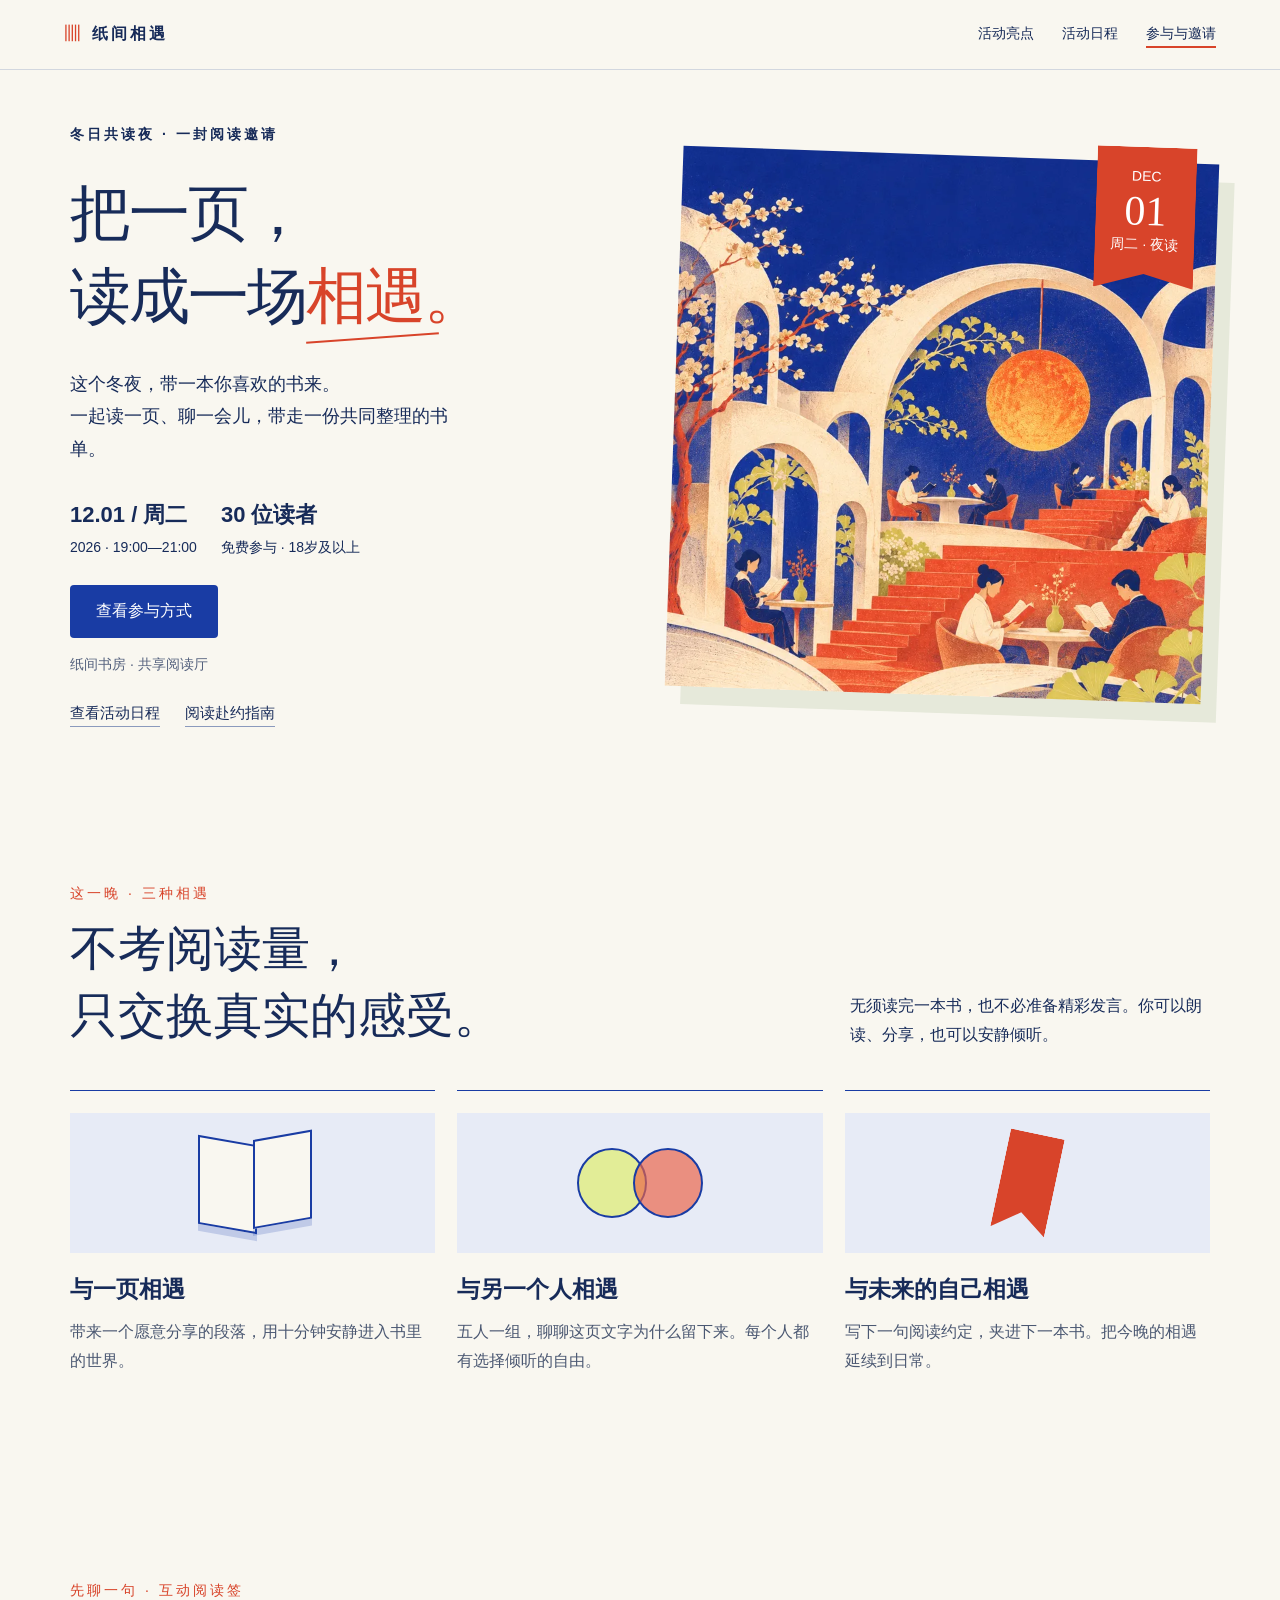
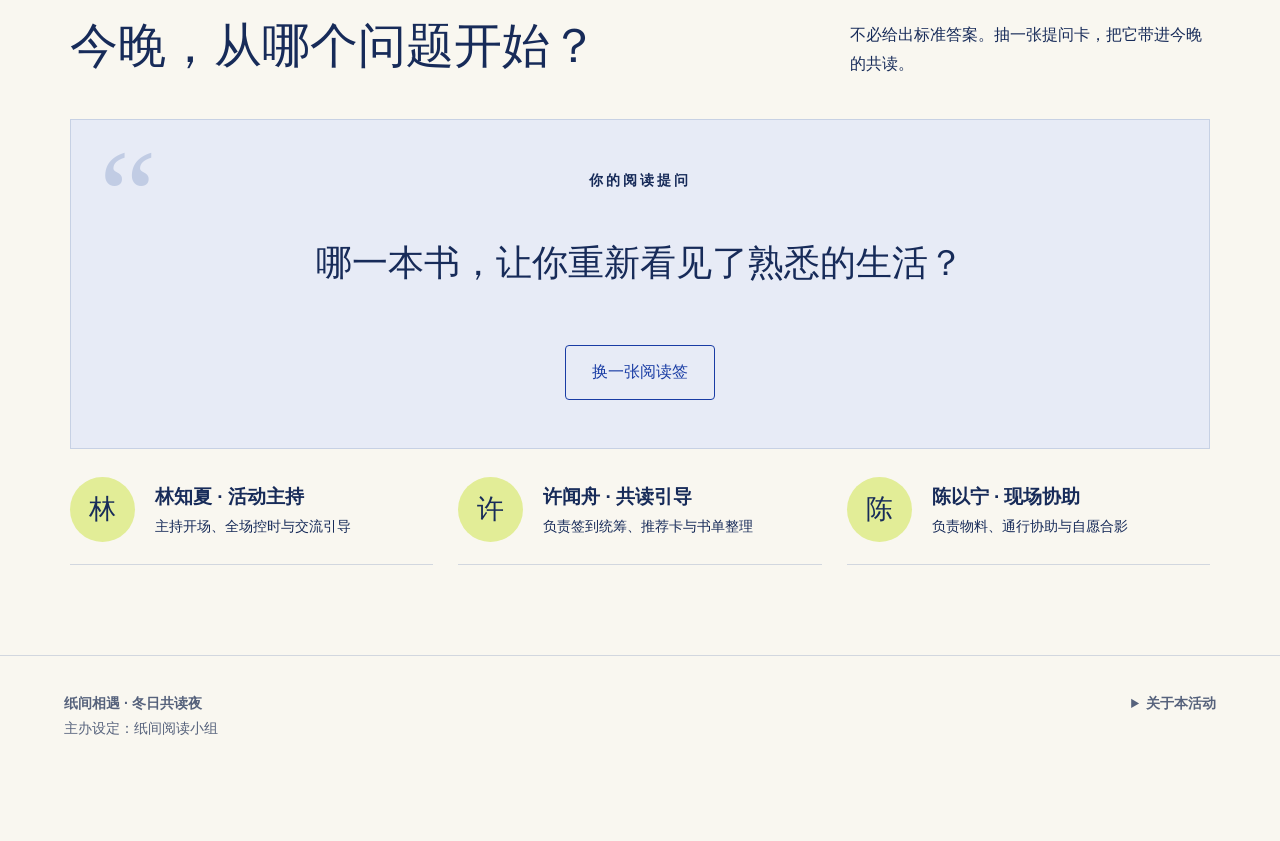
==== commit a175100c: "Refine winter reading invitation, visit guide and participation journey" ====
--- a/reading-day/index.html
+++ b/reading-day/index.html
@@ -1,16 +1,18 @@
-<!DOCTYPE html><html lang="zh-CN"><head><meta charset="UTF-8"><meta name="viewport" content="width=device-width, initial-scale=1"><meta name="theme-color" content="#193ca4"><meta name="description" content="把一页，读成一场相遇。12月1日读书日夜读会邀请函，带一本书，赴一场不必熟悉的相遇。"><title>纸间相遇 · 读书日邀请函</title>
+<!DOCTYPE html><html lang="zh-CN"><head><meta charset="UTF-8"><meta name="viewport" content="width=device-width, initial-scale=1"><meta name="theme-color" content="#193ca4"><meta name="description" content="把一页，读成一场相遇。12月1日读书日夜读会邀请函，带一本书，赴一场不必熟悉的相遇。"><title>纸间相遇 · 冬日共读夜</title>
 <style>
 :root{--blue:#193ca4;--ink:#172b59;--paper:#f9f7f0;--red:#d8442a;--lime:#e2ed97;--line:#d2d7df}*{box-sizing:border-box}html{scroll-behavior:smooth;scroll-padding-top:85px}body{margin:0;background:var(--paper);color:var(--ink);font:16px/1.8 -apple-system,BlinkMacSystemFont,"Microsoft YaHei",sans-serif}button,a,input{touch-action:manipulation}button,a{ -webkit-tap-highlight-color:transparent}a{color:inherit;text-decoration:none}button{font:inherit;cursor:pointer}button:focus-visible,a:focus-visible,input:focus-visible{outline:3px solid #e65b38;outline-offset:5px}h1,h2,h3,p{margin:0}h1,h2,.serif{font-family:"Songti SC","Noto Serif CJK SC",SimSun,serif}header{position:sticky;top:0;z-index:20;background:#f9f7f0f2;backdrop-filter:blur(16px);border-bottom:1px solid var(--line);height:70px;display:flex;align-items:center;justify-content:space-between;padding:0 5%}.brand{font-weight:800;letter-spacing:3px}.brand i{font-style:normal;color:var(--red);margin-right:9px}nav{display:flex;gap:28px;font-size:14px}.nav-cta{border-bottom:2px solid var(--red)}.wrap{width:min(1140px,90%);margin:auto}.eyebrow{font-size:14px;letter-spacing:3px;font-weight:700}.hero{display:grid;grid-template-columns:1fr 1fr;min-height:680px;padding:52px 0 64px;align-items:center;gap:6%}.hero-copy{position:relative}.hero h1{font-size:clamp(44px,5.3vw,72px);line-height:1.35;font-weight:500;margin:25px 0;letter-spacing:-2px}.hero h1 em{font-style:normal;color:var(--red);position:relative}.hero h1 em:after{content:"";display:block;width:75%;height:2px;background:var(--red);transform:rotate(-4deg);position:absolute;bottom:-9px;left:0}.intro{font-size:18px;margin:30px 0;max-width:390px}.event-meta{display:flex;gap:24px;margin:25px 0;font-size:14px}.event-meta strong{display:block;font-size:22px}.btn{border:0;background:var(--blue);color:white;display:inline-flex;align-items:center;justify-content:center;min-height:52px;padding:12px 26px;border-radius:4px;transition:transform .2s,box-shadow .2s}.btn:hover{transform:translateY(-3px);box-shadow:0 8px 0 #193ca420}.secondary{background:transparent;color:var(--blue);border:1px solid var(--blue)}.hero-art{position:relative;transform:rotate(2deg)}.hero-art img{display:block;width:100%;aspect-ratio:2/3;object-fit:cover;max-height:620px;box-shadow:16px 18px 0 #e6e9da}.stamp{position:absolute;bottom:24px;left:-25px;width:116px;height:116px;border-radius:50%;background:var(--lime);border:1px dashed var(--blue);display:grid;place-content:center;text-align:center;transform:rotate(-13deg);font-size:14px;line-height:1.5}.stamp strong{font-size:28px}.ribbon{background:var(--blue);color:white;overflow:hidden;padding:18px 0;font-size:18px;letter-spacing:4px}.ribbon-inner{width:max-content;animation:marquee 35s linear infinite}.ribbon span{margin:0 32px}.section{padding:90px 0}.heading{display:flex;align-items:end;justify-content:space-between;gap:30px;margin-bottom:40px}.heading h2{font-size:clamp(32px,4vw,48px);line-height:1.4;font-weight:500;margin-top:9px}.heading p{max-width:360px}.chapter{color:var(--red);font-size:14px;letter-spacing:3px}.reveal{opacity:1;transform:none}.js .reveal{opacity:0;transform:translateY(25px);transition:opacity .8s,transform .8s}.js .reveal.visible{opacity:1;transform:none}.three{display:grid;grid-template-columns:repeat(3,1fr);gap:22px}.experience{border-top:1px solid var(--blue);padding:22px 0}.experience h3{font-size:23px;margin:16px 0 8px}.experience p{color:#4b5872}.mini-art{height:140px;display:flex;align-items:center;justify-content:center;position:relative;background:#e7ebf6;overflow:hidden}.book{width:110px;height:85px;position:relative;perspective:500px}.book:before,.book:after{content:"";position:absolute;width:55px;height:85px;top:0;background:var(--paper);border:2px solid var(--blue);box-shadow:0 7px 0 #193ca430}.book:before{left:0;transform:skewY(10deg)}.book:after{left:55px;transform:skewY(-10deg);transform-origin:left center;animation:page 5s infinite}.circle{width:70px;height:70px;border-radius:50%;border:2px solid var(--blue);background:var(--lime);position:absolute;transform:translateX(-28px)}.circle+ .circle{background:#ec6245aa;transform:translateX(28px)}.bookmark{width:55px;height:100px;background:var(--red);clip-path:polygon(0 0,100% 0,100% 100%,50% 80%,0 100%);transform:rotate(12deg);animation:swing 5s ease-in-out infinite}.blue-section{background:var(--blue);color:white}.blue-section .chapter{color:var(--lime)}.schedule{display:grid;grid-template-columns:210px 1fr;gap:65px}.schedule-aside{border-top:1px solid #ffffff60;padding-top:25px}.schedule-aside strong{display:block;font-size:40px;font-family:Georgia,serif}.timeline article{display:grid;grid-template-columns:120px 1fr;gap:24px;border-top:1px solid #ffffff40;padding:24px 0}.timeline time{font:26px Georgia,serif;color:var(--lime)}.timeline h3{font-size:21px;margin-bottom:4px}.timeline p{color:#d9e2ff}.timeline small{font-size:14px;color:#d9e2ff}.question-area{background:#e7ebf6;text-align:center;padding:48px 25px;position:relative;border:1px solid #c7d1e4}.question-area:before{content:"“";position:absolute;font:130px Georgia;left:28px;top:0;color:#c1cce4}.question{font-family:"Songti SC",SimSun,serif;font-size:clamp(25px,3vw,36px);min-height:100px;display:grid;place-content:center;max-width:700px;margin:20px auto;position:relative}.question-area .btn{margin-top:12px}.small{font-size:14px;color:#55627e}.hosts{display:flex;gap:25px;margin-top:28px}.host{flex:1;display:flex;gap:20px;align-items:center;border-bottom:1px solid var(--line);padding-bottom:22px}.avatar{display:grid;place-content:center;min-width:65px;height:65px;background:var(--lime);border-radius:50%;font:27px SimSun,serif}.host h3{font-size:19px}.host p{font-size:14px}.details-grid{display:grid;grid-template-columns:1fr 1fr;gap:50px}.place{background:var(--blue);color:white;padding:32px}.place h3{font-size:27px;margin-bottom:15px}.floorplan{height:230px;position:relative;border:1px solid #ffffff70;margin:25px 0 20px;padding:20px;display:grid;grid-template-columns:1fr 1fr;gap:16px}.floorplan div{border:1px dashed #ffffff70;display:grid;place-content:center;font-size:14px}.floorplan .reading{border-radius:50%;background:#ffffff16}.floorplan .entry{border:0;color:var(--lime)}.place small{color:#dce3f8;font-size:14px}.checklist{padding:0;list-style:none;margin:0}.checklist li{padding:20px 0;border-bottom:1px solid var(--line)}.checklist strong{display:block;margin-bottom:6px;font-size:19px}.faq{margin-top:40px}details{border-bottom:1px solid var(--line);padding:19px 0}summary{cursor:pointer;font-weight:700}details p{padding-top:12px;color:#50607e}.invite{border:1px solid var(--blue);display:grid;grid-template-columns:1.1fr 1fr;box-shadow:10px 10px 0 #dce4ec}.invite-copy{padding:45px;background:var(--lime)}.invite-copy h2{font-size:42px;line-height:1.4;font-weight:500;margin:17px 0}.invite-form{padding:40px}.choices{display:flex;gap:8px;flex-wrap:wrap;margin:14px 0 22px}.choice{border:1px solid #9baaca;background:transparent;color:var(--blue);padding:6px 14px;border-radius:40px}.choice[aria-pressed=true]{background:var(--blue);color:white}label{display:block;font-size:14px;margin-bottom:7px}input{font:inherit;width:100%;padding:12px;background:transparent;border:1px solid #9baaca;border-radius:0;color:var(--ink)}.full{width:100%;margin:20px 0 12px}footer{padding:35px 5% 100px;border-top:1px solid var(--line);font-size:14px;color:#56627c;display:flex;justify-content:space-between;gap:25px}.floating{display:none}.progress{position:fixed;left:0;top:0;height:3px;background:var(--red);z-index:30;width:0}dialog{border:0;padding:0;max-width:min(92vw,430px);width:430px;background:var(--paper);color:var(--ink);box-shadow:0 30px 100px #0005}dialog::backdrop{background:#122449bb;backdrop-filter:blur(6px)}.ticket{padding:35px;border:10px solid var(--blue);text-align:center}.ticket h2{font-size:30px;line-height:1.5;margin:20px 0}.ticket .rule{border-top:1px dashed #8395ba;margin:22px 0}.ticket .btn{margin:8px 3px}.ticket small{display:block}.close{float:right;border:0;background:transparent;color:var(--blue);font-size:26px}.toast{position:fixed;bottom:90px;left:50%;transform:translateX(-50%);padding:12px 20px;background:var(--ink);color:white;z-index:50;max-width:90%;text-align:center}.toast:empty{display:none}@keyframes marquee{to{transform:translateX(-50%)}}@keyframes page{0%,65%,100%{transform:skewY(-10deg) rotateY(0)}35%{transform:skewY(-10deg) rotateY(-130deg)}}@keyframes swing{50%{transform:rotate(-9deg) translateY(-5px)}}@media(max-width:760px){header{height:62px;padding:0 5%}.brand{font-size:16px;letter-spacing:1px}nav{gap:16px;font-size:14px}nav .desktop{display:none}.hero{grid-template-columns:1fr;padding:35px 0 50px;gap:38px}.hero h1{font-size:48px;margin:18px 0}.intro{margin:25px 0;font-size:16px}.hero-art{width:86%;margin:auto;transform:rotate(2deg)}.hero-art img{max-height:480px}.event-meta{gap:30px}.hero .btn{width:100%}.stamp{left:-20px;width:100px;height:100px}.heading{display:block}.heading p{margin-top:18px}.section{padding:55px 0}.three{grid-template-columns:1fr;gap:12px}.experience{display:grid;grid-template-columns:100px 1fr;gap:18px;align-items:center}.mini-art{height:128px}.experience h3{margin:0 0 6px}.book{transform:scale(.7)}.schedule{grid-template-columns:1fr;gap:20px}.schedule-aside{display:flex;align-items:center;gap:24px}.schedule-aside strong{font-size:30px}.timeline article{grid-template-columns:80px 1fr;gap:14px}.timeline time{font-size:23px}.details-grid{grid-template-columns:1fr;gap:20px}.hosts{display:block}.host{margin-bottom:20px}.invite{grid-template-columns:1fr}.invite-copy,.invite-form{padding:27px}.invite-copy h2{font-size:36px}.floating{display:flex;position:fixed;bottom:0;left:0;right:0;background:#f9f7f0f5;backdrop-filter:blur(15px);z-index:15;padding:10px 5% calc(10px + env(safe-area-inset-bottom));align-items:center;justify-content:space-between;border-top:1px solid var(--line);font-size:14px}.floating .btn{min-height:42px;padding:8px 22px}footer{display:block}footer p+p{margin-top:14px}}@media(prefers-reduced-motion:reduce){html{scroll-behavior:auto}*,*:before,*:after{animation:none!important;transition:none!important}.js .reveal{opacity:1;transform:none}}
-[hidden]{display:none!important}.page-back{display:flex;gap:16px;align-items:center;padding:24px 5%;border-bottom:1px solid var(--line)}.page-back a{border:1px solid var(--blue);padding:6px 16px}.page-back span{font-size:14px}body.subpage main{min-height:70vh}body.subpage .floating{display:none}body.subpage .reveal{opacity:1;transform:none}</style></head><body><div class="progress" aria-hidden="true"></div><header><a href="#top" class="brand"><i>▥</i>纸间相遇</a><nav aria-label="主导航"><a href="#experience" class="desktop">共读什么</a><a href="#agenda">活动日程</a><a href="#invitation" class="nav-cta">领取邀请</a></nav></header><div class="page-back" id="page-back" hidden><a href="#top">返回首页</a><span id="page-label"></span></div><main id="top"><section class="wrap hero"><div class="hero-copy"><p class="eyebrow">12.1 读书日 · 夜读邀请</p><h1>把一页，<br>读成一场<em>相遇。</em></h1><p class="intro">带一本读过的书，或一份尚未开始的好奇。<br>今晚，让陌生人从同一页开始交谈。</p><div class="event-meta"><div><strong>12.01 / 周二</strong>2026 · 19:00—21:00</div><div><strong>30 位读者</strong>免费参与 · 18岁及以上</div></div><a class="btn" href="#invitation">收下这份邀请</a><p class="small" style="margin-top:14px">纸间书房 · 共享阅读厅</p></div><figure class="hero-art" style="margin-top:0;margin-bottom:0"><img src="[data-uri]" alt="从打开的书页中生长出的蓝色夜读空间，读者在暖灯下相聚" width="1024" height="1536"><figcaption class="stamp">带一本书<br><strong>赴一场约</strong>WORLD BOOK DAY</figcaption></figure></section><div class="ribbon" aria-hidden="true"><div class="ribbon-inner"><span>阅读，不止于独处</span><span>把喜欢的一页，读给另一个人</span><span>留一点时间给纸上的世界</span><span>阅读，不止于独处</span><span>把喜欢的一页，读给另一个人</span><span>留一点时间给纸上的世界</span></div></div>
+[hidden]{display:none!important}.page-back{display:flex;gap:16px;align-items:center;padding:24px 5%;border-bottom:1px solid var(--line)}.page-back a{border:1px solid var(--blue);padding:6px 16px}.page-back span{font-size:14px}body.subpage main{min-height:70vh}body.subpage .floating{display:none}body.subpage .reveal{opacity:1;transform:none}
+.date-bookmark{position:absolute;right:22px;top:-15px;background:var(--red);color:white;padding:20px 16px 34px;text-align:center;clip-path:polygon(0 0,100% 0,100% 100%,50% 90%,0 100%);font-size:14px;line-height:1.4}.date-bookmark strong{font:42px Georgia,serif}.hero-links{display:flex;gap:25px;margin-top:22px;font-size:15px}.hero-links a{border-bottom:1px solid #8b9abd}.participation-heading{max-width:800px;margin-bottom:40px}.participation-heading h2{font-size:36px;font-weight:500;margin:10px 0 20px}.participation-steps{display:flex;gap:15px;margin:24px 0}.participation-steps span{flex:1;border-top:2px solid var(--red);padding-top:12px;font-size:15px}.participation-heading>a{border-bottom:1px solid var(--blue)}.about-note{max-width:350px;border:0;padding:0;font-size:14px}.about-note p{line-height:1.8}.hosts{flex-wrap:wrap}.host{min-width:240px}.page-back{background:#eef1f8}.page-back a{border:0;border-bottom:1px solid var(--blue)}nav [aria-current=page]{color:var(--red)}.subpage #agenda{padding-top:50px}.subpage #visit{padding-top:45px!important}.subpage #invitation{padding-top:45px}.hero-art{margin-left:0;margin-right:0}.hero{min-height:600px}.hero-art img{max-height:540px}.hero h1{font-size:clamp(42px,4.8vw,66px)}@media(max-width:760px){.hero{padding-top:28px;gap:28px}.hero h1{font-size:42px}.hero-art{width:100%;height:260px;transform:none;overflow:hidden}.hero-art img{width:100%;height:100%;object-position:center 65%;aspect-ratio:auto;box-shadow:none}.date-bookmark{right:16px;top:0;padding:12px 15px 25px}.hero .intro{margin:18px 0}.event-meta{margin:18px 0}.participation-heading h2{font-size:30px}.participation-steps{flex-direction:column;gap:10px}.hosts{display:block}footer{gap:20px}.about-note{margin-top:20px}.ticket h2{overflow-wrap:anywhere}.hero-copy{display:contents}.hero-copy>.eyebrow{grid-row:1}.hero-copy>h1{grid-row:2;margin:0}.hero-art{grid-row:3}.hero-copy>.intro{grid-row:4;margin:0}.hero{gap:20px}}
+</style></head><body><div class="progress" aria-hidden="true"></div><header><a href="#top" class="brand"><i>▥</i>纸间相遇</a><nav aria-label="主导航"><a href="#experience" class="desktop">活动亮点</a><a href="#agenda">活动日程</a><a href="#invitation" class="nav-cta">参与与邀请</a></nav></header><div class="page-back" id="page-back" hidden><a href="#top">返回首页</a><span id="page-label"></span></div><main id="top"><section class="wrap hero"><div class="hero-copy"><p class="eyebrow">冬日共读夜 · 一封阅读邀请</p><h1>把一页，<br>读成一场<em>相遇。</em></h1><p class="intro">这个冬夜，带一本你喜欢的书来。<br>一起读一页、聊一会儿，带走一份共同整理的书单。</p><div class="event-meta"><div><strong>12.01 / 周二</strong>2026 · 19:00—21:00</div><div><strong>30 位读者</strong>免费参与 · 18岁及以上</div></div><a class="btn" href="#invitation">查看参与方式</a><p class="small" style="margin-top:14px">纸间书房 · 共享阅读厅</p><div class="hero-links"><a href="#agenda">查看活动日程</a><a href="#visit">阅读赴约指南</a></div></div><figure class="hero-art" style="margin-top:0;margin-bottom:0"><img src="[data-uri]